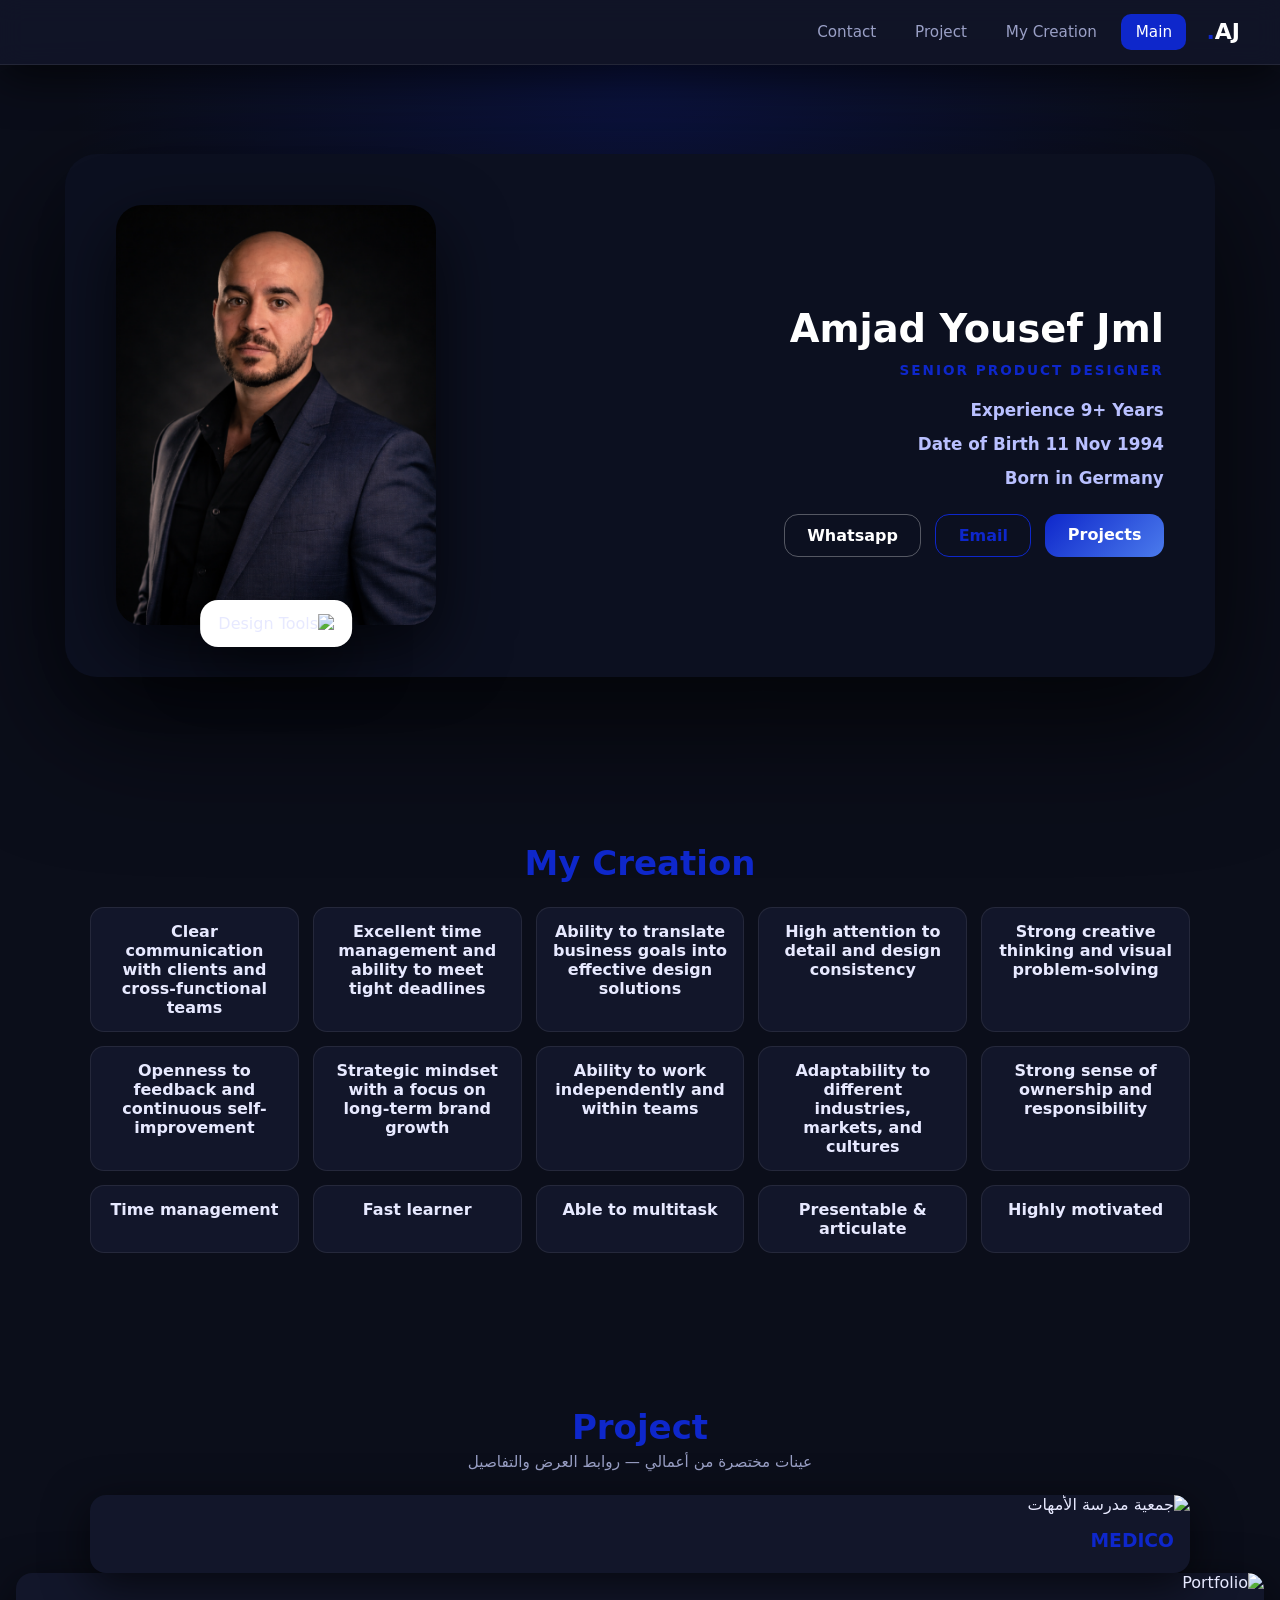
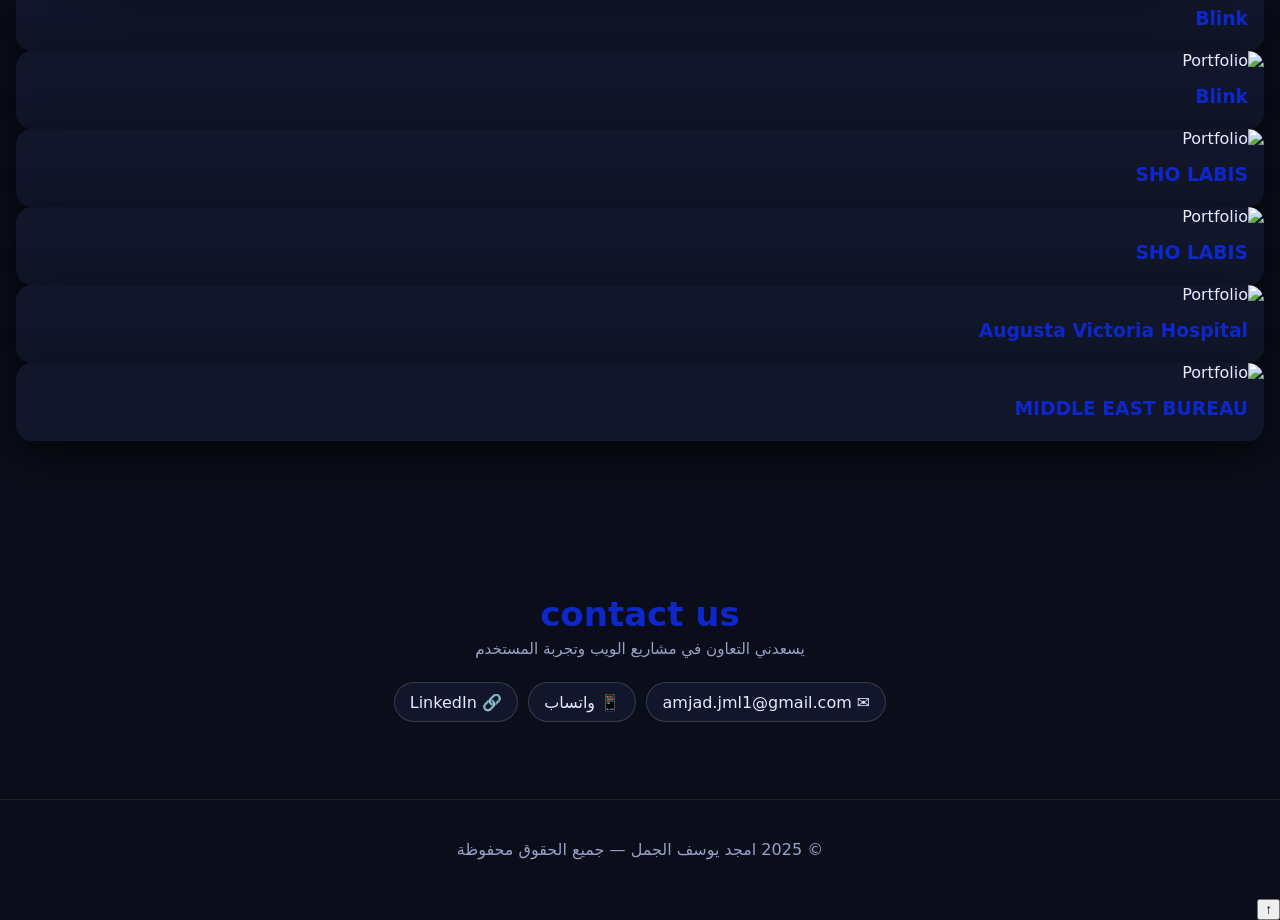
==== index.html @ b5c99700 "Add files via upload" ====
<!DOCTYPE html>
<html lang="ar" dir="rtl">
<head>
  <meta charset="UTF-8" />
  <meta name="viewport" content="width=device-width, initial-scale=1" />
  <title>Amjad Yousef Jml</title>
<link rel="stylesheet" href="mainpage.css">
</head>

<body>
  <!-- ===== Navbar ===== -->
  <header class="navbar">
    <a href="#hero" class="brand">AJ<span>.</span></a>
    <nav class="nav">
      <a href="#about" class="active">Main</a>
      <a href="#skills">My Creation</a>
      <a href="#projects">Project</a>
      <a href="#contact">Contact</a>
    </nav>
  </header>

 <section id="hero" class="hero">
  <div class="hero-card">

    <!-- ===== Hero Info ===== -->
    <div class="hero-info">
      <h1>Amjad Yousef Jml</h1>
      <h1 class="subtitle">Senior Product Designer</h1>

      <h2><strong>Experience 9+ Years</strong></h2>
      <h2><strong>Date of Birth 11 Nov 1994</strong></h2>
      <h2><strong>Born in Germany</strong></h2>

      <div class="hero-actions">
        <a href="#projects" class="btn primary">Projects</a>
        <a href="mailto:amjad.jml@gmail.com" class="btn outline">Email</a>
        <a href="https://wa.me/970598432696" class="btn ghost" target="_blank">Whatsapp</a>
      </div>
    </div>

    <!-- ===== Hero Media ===== -->
    <div class="hero-media">

      <!-- Main Image -->
      <div class="img-wrap">
        <img src="Frame 1.png" alt="Amjad Profile">
      </div>

      <!-- Tools / Skills Image -->
      <div class="img1-wrap">
        <img src="1234.png" alt="Design Tools">
      </div>

    </div>

  </div>
</section>

  <span id="about" class="anchor"></span>

  <!-- ===== Skills ===== -->
  <section id="skills" class="section">
    <div class="section-head">
      <h2>My Creation</h2>
    </div>

 <div class="skills-grid">
  <div class="skill"><span>Strong creative thinking and visual problem-solving</span></div>
  <div class="skill"><span>High attention to detail and design consistency</span></div>
  <div class="skill"><span>Ability to translate business goals into effective design solutions</span></div>
  <div class="skill"><span>Excellent time management and ability to meet tight deadlines</span></div>
  <div class="skill"><span>Clear communication with clients and cross-functional teams</span></div>
  <div class="skill"><span>Strong sense of ownership and responsibility</span></div>
  <div class="skill"><span>Adaptability to different industries, markets, and cultures</span></div>
  <div class="skill"><span>Ability to work independently and within teams</span></div>
  <div class="skill"><span>Strategic mindset with a focus on long-term brand growth</span></div>
  <div class="skill"><span>Openness to feedback and continuous self-improvement</span></div>
  <div class="skill"><span>Highly motivated</span></div>
  <div class="skill"><span>Presentable & articulate</span></div>
  <div class="skill"><span>Able to multitask</span></div>
  <div class="skill"><span>Fast learner</span></div>
  <div class="skill"><span>Time management</span></div>
</div>

  </section>

  <!-- ===== Projects ===== -->
  <section id="projects" class="section">
    <div class="section-head">
      <h2>Project</h2>
      <p>عينات مختصرة من أعمالي — روابط العرض والتفاصيل</p>
    </div>

    <div class="cards">
      <article class="card">
        <div class="media"><img src="portfolio-02.jpg" alt="جمعية مدرسة الأمهات" /></div>
        <div class="body">
          <h3>MEDICO</h3>
          </div>
        </div>
      </article>

      <article class="card">
        <div class="media"><img src="portfolio-03.jpg" alt="Portfolio" /></div>
        <div class="body">
          <h3>Blink</h3>
        </div>
      </article>
  <article class="card">
        <div class="media"><img src="portfolio-04.jpg" alt="Portfolio" /></div>
        <div class="body">
          <h3>Blink</h3>
        </div>
      </article>
  <article class="card">
        <div class="media"><img src="portfolio-05.jpg" alt="Portfolio" /></div>
        <div class="body">
          <h3>SHO LABIS</h3>
        </div>
      </article>
  <article class="card">
        <div class="media"><img src="portfolio-06.jpg" alt="Portfolio" /></div>
        <div class="body">
          <h3>SHO LABIS</h3>
        </div>
      </article>
      <article class="card">
        <div class="media"><img src="portfolio-07.jpg" alt="Portfolio" /></div>
        <div class="body">
          <h3>Augusta Victoria Hospital</h3>
        </div>
      </article>
      <article class="card">
        <div class="media"><img src="portfolio-08.jpg" alt="Portfolio" /></div>
        <div class="body">
          <h3>MIDDLE EAST BUREAU</h3>
        </div>
      </article>

 
    </div>
  </section>

  <section id="contact" class="section">
    <div class="section-head">
      <h2>contact us</h2>
      <p>يسعدني التعاون في مشاريع الويب وتجربة المستخدم</p>
    </div>

    <div class="contact">
      <a class="chip" href="mailto:amjad.jml1@gmail.com">✉️ amjad.jml1@gmail.com</a>
      <a class="chip" href="https://wa.me/970598432696" target="_blank">📱 واتساب</a>
      <a class="chip" href="https://www.linkedin.com/in/amjadjml/" target="_blank">🔗 LinkedIn</a>
    </div>
  </section>

  <footer class="footer">
    <p>© 2025 امجد يوسف الجمل — جميع الحقوق محفوظة</p>
  </footer>

  <button id="toTop" aria-label="العودة للأعلى">↑</button>
</body>
</html>
---- mainpage.css ----
/* =====================
   ROOT (DARK THEME + BRAND)
===================== */
:root {
  --bg: #0b0e1a;
  --panel: #12162a;
  --text: #e7e9ff;
  --muted: #9aa0c6;

  --brand: #0e27cb;        /* اللون الجديد */
  --brand2: #0e27cb;
  --brand-dark: #0a1ea0;

  --shadow: 0 12px 45px rgba(0,0,0,0.65);
}

/* =====================
   GENERAL
===================== */
* {
  box-sizing: border-box;
}

body {
  margin: 0;
  font-family: "Tajawal", system-ui, sans-serif;
  color: var(--text);
  background: var(--bg);
  scroll-behavior: smooth;
}

.section {
  padding: clamp(40px, 6vw, 80px) 16px;
}

.section-head {
  text-align: center;
  margin-bottom: 24px;
}

.section-head h2 {
  margin: 0 0 6px;
  font-size: clamp(22px, 3vw, 34px);
  color: var(--brand2);
}

.section-head p {
  margin: 0;
  color: var(--muted);
  font-size: 0.95rem;
}

/* =====================
   NAVBAR
===================== */
.navbar {
  position: sticky;
  top: 0;
  z-index: 50;
  display: flex;
  align-items: center;
  gap: 20px;
  padding: 14px 40px;
  background: rgba(18,22,42,0.85);
  backdrop-filter: blur(12px);
  border-bottom: 1px solid rgba(255,255,255,0.08);
  box-shadow: var(--shadow);
}

.brand {
  font-size: 22px;
  font-weight: 900;
  color: #ffffff;
  text-decoration: none;
}

.brand span {
  color: var(--brand);
}

.nav {
  display: flex;
  gap: 10px;
}

.nav a {
  color: var(--muted);
  text-decoration: none;
  padding: .55rem .9rem;
  border-radius: 10px;
  font-size: 0.95rem;
  transition: 0.25s;
}

.nav a:hover {
  background: rgba(14,39,203,0.18);
  color: #ffffff;
}

.nav a.active {
  background: linear-gradient(90deg, var(--brand), var(--brand2));
  color: #ffffff;
}

#downloadCV {
  margin-inline-start: auto;
  padding: .55rem 1rem;
  border-radius: 12px;
  border: 1px solid rgba(255,255,255,0.25);
  background: transparent;
  color: #ffffff;
  font-weight: 600;
  cursor: pointer;
  transition: 0.25s;
}

#downloadCV:hover {
  background: linear-gradient(90deg, var(--brand), var(--brand2));
  border-color: transparent;
  color: #ffffff;
}

.hero {
  display: flex;
  justify-content: center;
  padding: clamp(50px, 7vw, 100px) 20px;
  background: radial-gradient(
    circle at top,
    rgba(14,39,203,0.22),
    transparent 60%
  );
}

.hero-card {
  display: flex;
  align-items: center;
  justify-content: space-between;
  gap: clamp(24px, 4vw, 48px);
  background: #0c1020;
  border-radius: 32px;
  padding: clamp(28px, 4vw, 52px);
  max-width: 1150px;
  width: 100%;
  box-shadow: 0 45px 130px rgba(0,0,0,0.75);
}

/* ===== Text ===== */
.hero-info {
  flex: 1;
}

.hero-info h1 {
  font-size: clamp(2rem, 3vw, 2.8rem);
  color: #fff;
  margin-bottom: 10px;
}

.hero-info .subtitle {
  font-size: 0.85rem;
  text-transform: uppercase;
  letter-spacing: 2px;
  color: #0e27cb;
  margin-bottom: 22px;
}

.hero-info h2 {
  font-size: 1.05rem;
  font-weight: 500;
  color: #b9c0ff;
  margin-bottom: 10px;
}

/* ===== Buttons ===== */
.hero-actions {
  margin-top: 26px;
  display: flex;
  gap: 14px;
  flex-wrap: wrap;
}

.btn {
  border-radius: 14px;
  padding: 0.7rem 1.4rem;
  font-weight: 600;
  transition: 0.3s;
  text-decoration: none;
}

.btn.primary {
  background: linear-gradient(135deg, #0e27cb, #4b7bec);
  color: #fff;
}

.btn.outline {
  border: 1px solid #0e27cb;
  color: #0e27cb;
}

.btn.ghost {
  border: 1px solid rgba(255,255,255,0.3);
  color: #fff;
}

.btn:hover {
  transform: translateY(-2px);
  box-shadow: 0 12px 35px rgba(0,0,0,0.45);
}

/* ===== Media ===== */
.hero-media {
  position: relative;
  width: 320px;
}

/* Main Image */
.img-wrap {
  border-radius: 26px;
  overflow: hidden;
  box-shadow: 0 25px 70px rgba(0,0,0,0.7);
}

.img-wrap img {
  width: 100%;
  height: 420px;
  object-fit: cover;
  display: block;
}

/* Overlay Image (Tools) */
.img1-wrap {
  position: absolute;
  bottom: -22px;
  left: 50%;
  transform: translateX(-50%);
  background: #ffffff;
  padding: 14px 18px;
  border-radius: 18px;
  box-shadow: 0 18px 55px rgba(0,0,0,0.55);
  max-width: 280px;
}

.img1-wrap img {
  width: 100%;
  height: auto;
  display: block;
}

/* ===== Responsive ===== */
@media (max-width: 900px) {
  .hero-card {
    flex-direction: column-reverse;
    text-align: center;
  }

  .hero-media {
    width: 100%;
    max-width: 360px;
  }

  .img1-wrap {
    position: static;
    transform: none;
    margin-top: 18px;
  }
}

/* =====================
   SKILLS
===================== */
.skills-grid {
  width: min(1100px, 92%);
  margin-inline: auto;
  display: grid;
  gap: 14px;
  grid-template-columns: repeat(auto-fit, minmax(180px, 1fr));
}

.skill {
  background: var(--panel);
  border: 1px solid rgba(255,255,255,0.08);
  padding: 14px 16px;
  border-radius: 14px;
  text-align: center;
  font-weight: 700;
  transition: 0.3s;
}

.skill:hover {
  background: linear-gradient(90deg, var(--brand), var(--brand2));
  color: #ffffff;
}

/* =====================
   CARDS / PROJECTS
===================== */
.cards {
  display: grid;
  gap: 18px;
  grid-template-columns: repeat(auto-fit, minmax(260px, 1fr));
  width: min(1100px, 92%);
  margin-inline: auto;
}

.card {
  background: var(--panel);
  border-radius: 16px;
  box-shadow: var(--shadow);
  overflow: hidden;
  transition: 0.3s;
}

.card:hover {
  transform: translateY(-6px);
}

.card img {
  width: 100%;
  display: block;
}

.body {
  padding: 16px;
}

.body h3 {
  margin: 0 0 6px;
  color: var(--brand2);
}

.body p {
  margin: 0;
  color: var(--muted);
}

/* =====================
   CONTACT
===================== */
.contact {
  display: flex;
  justify-content: center;
  flex-wrap: wrap;
  gap: 10px;
  margin-top: 20px;
}

.chip {
  text-decoration: none;
  background: var(--panel);
  border: 1px solid rgba(255,255,255,0.15);
  border-radius: 999px;
  padding: .6rem .95rem;
  color: var(--text);
  transition: 0.3s;
}

.chip:hover {
  background: linear-gradient(90deg, var(--brand), var(--brand2));
  color: #ffffff;
}

/* =====================
   FOOTER
===================== */
.footer {
  text-align: center;
  padding: 24px;
  color: var(--muted);
  border-top: 1px solid rgba(255,255,255,0.08);
}

/* =====================
   RESPONSIVE
===================== */
@media (max-width: 768px) {
  .navbar {
    flex-wrap: wrap;
    padding: 12px 20px;
  }

  .hero-card {
    flex-direction: column-reverse;
    text-align: center;
  }

  .hero-actions {
    justify-content: center;
  }

  .img-wrap {
    width: 220px;
  }

  .img-wrap img {
    height: 300px;
  }
}
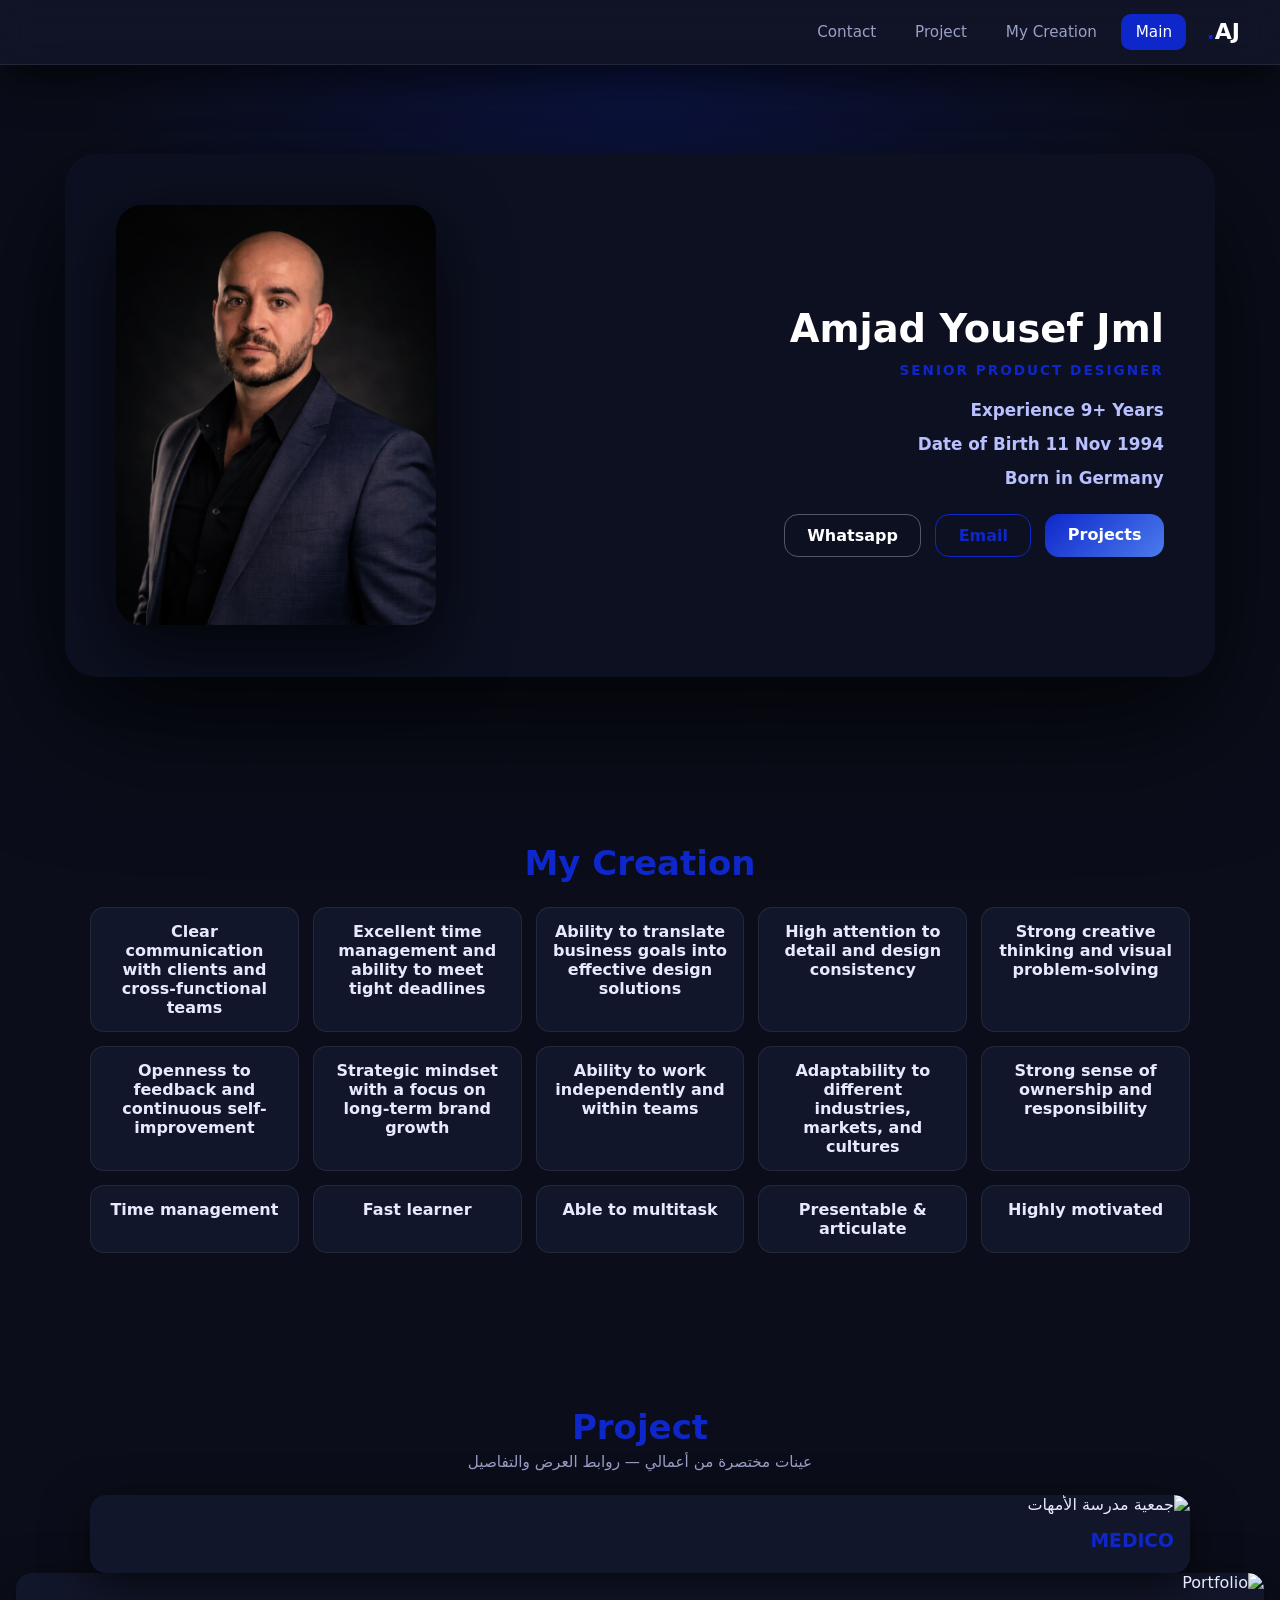
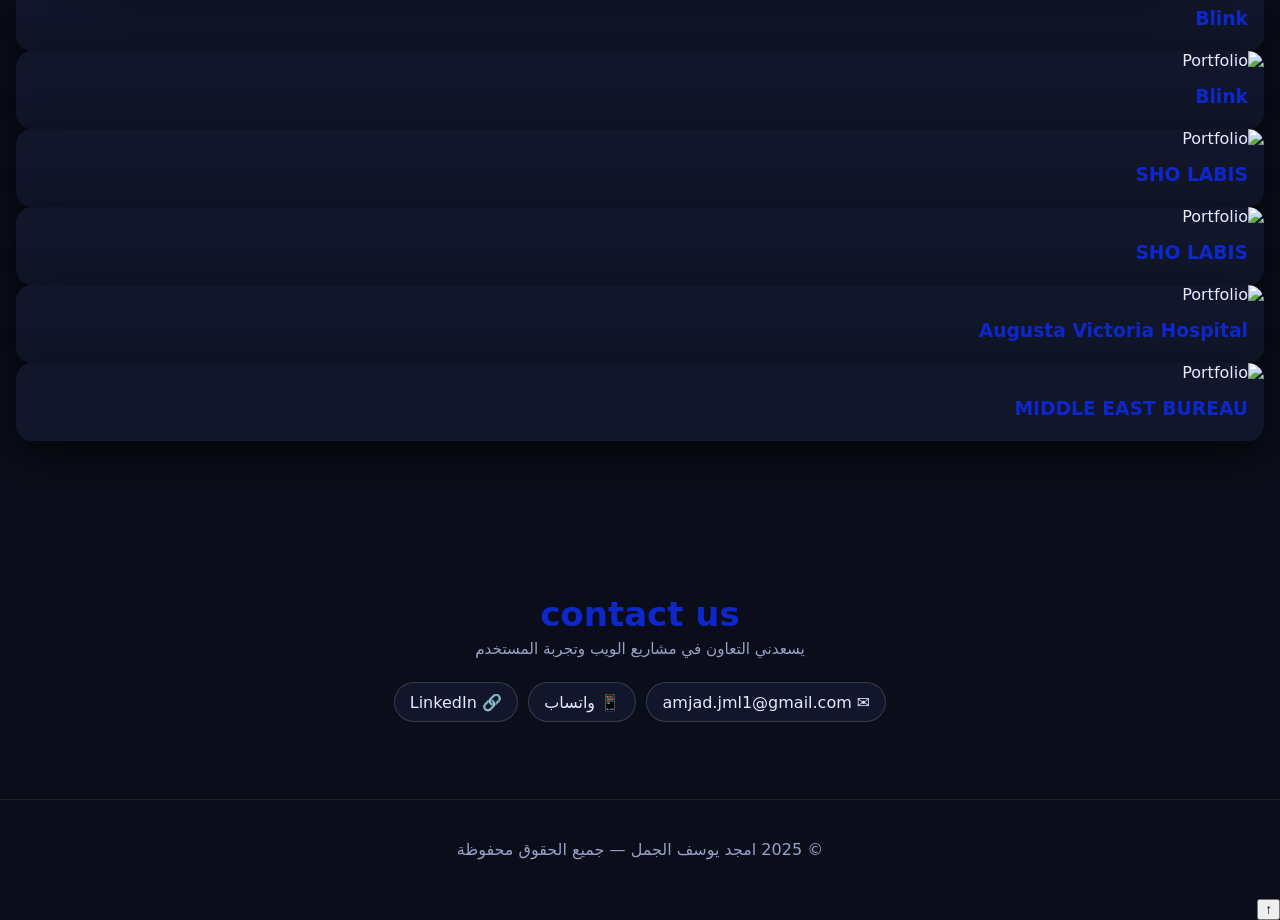
==== commit 5006a1d9: "Fix HTML formatting issues" ====
--- a/index.html
+++ b/index.html
@@ -44,11 +44,6 @@
       <!-- Main Image -->
       <div class="img-wrap">
         <img src="Frame 1.png" alt="Amjad Profile">
-      </div>
-
-      <!-- Tools / Skills Image -->
-      <div class="img1-wrap">
-        <img src="1234.png" alt="Design Tools">
       </div>
 
     </div>
@@ -161,3 +156,4 @@
   <button id="toTop" aria-label="العودة للأعلى">↑</button>
 </body>
 </html>
+
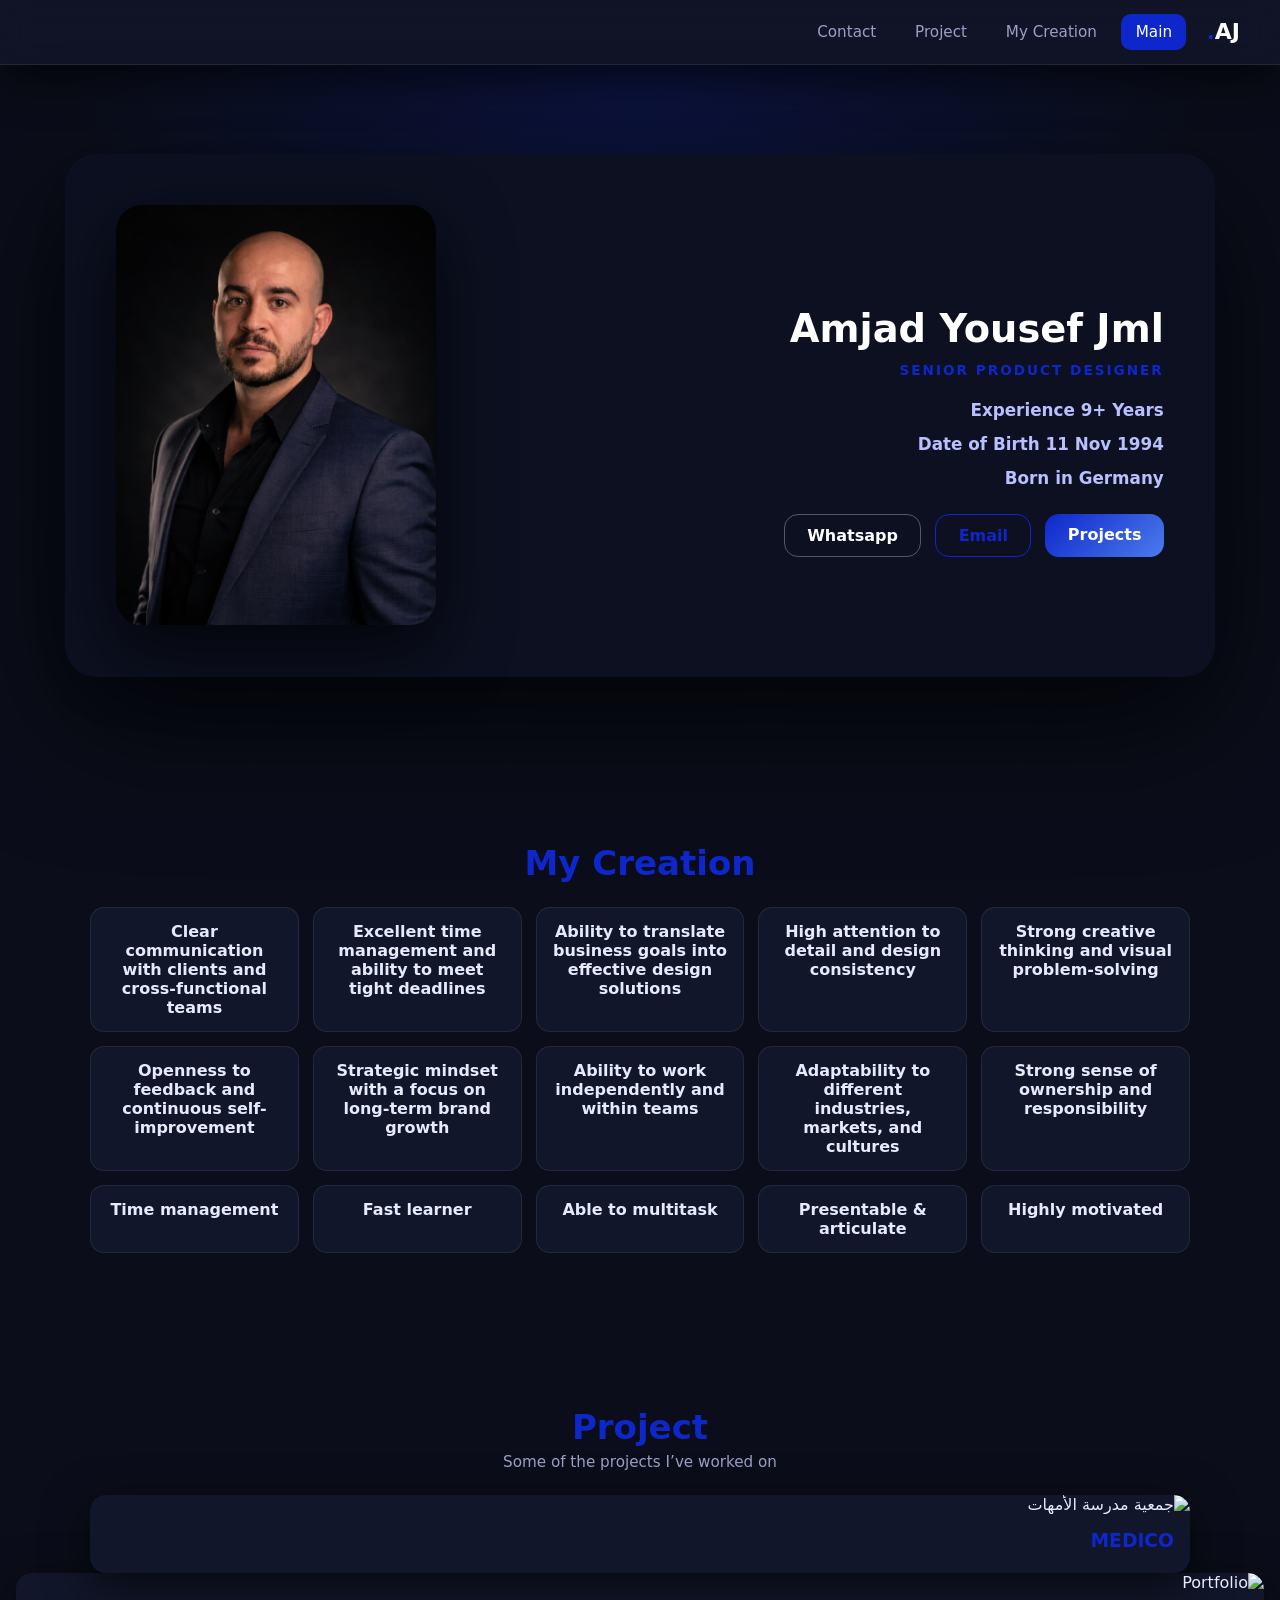
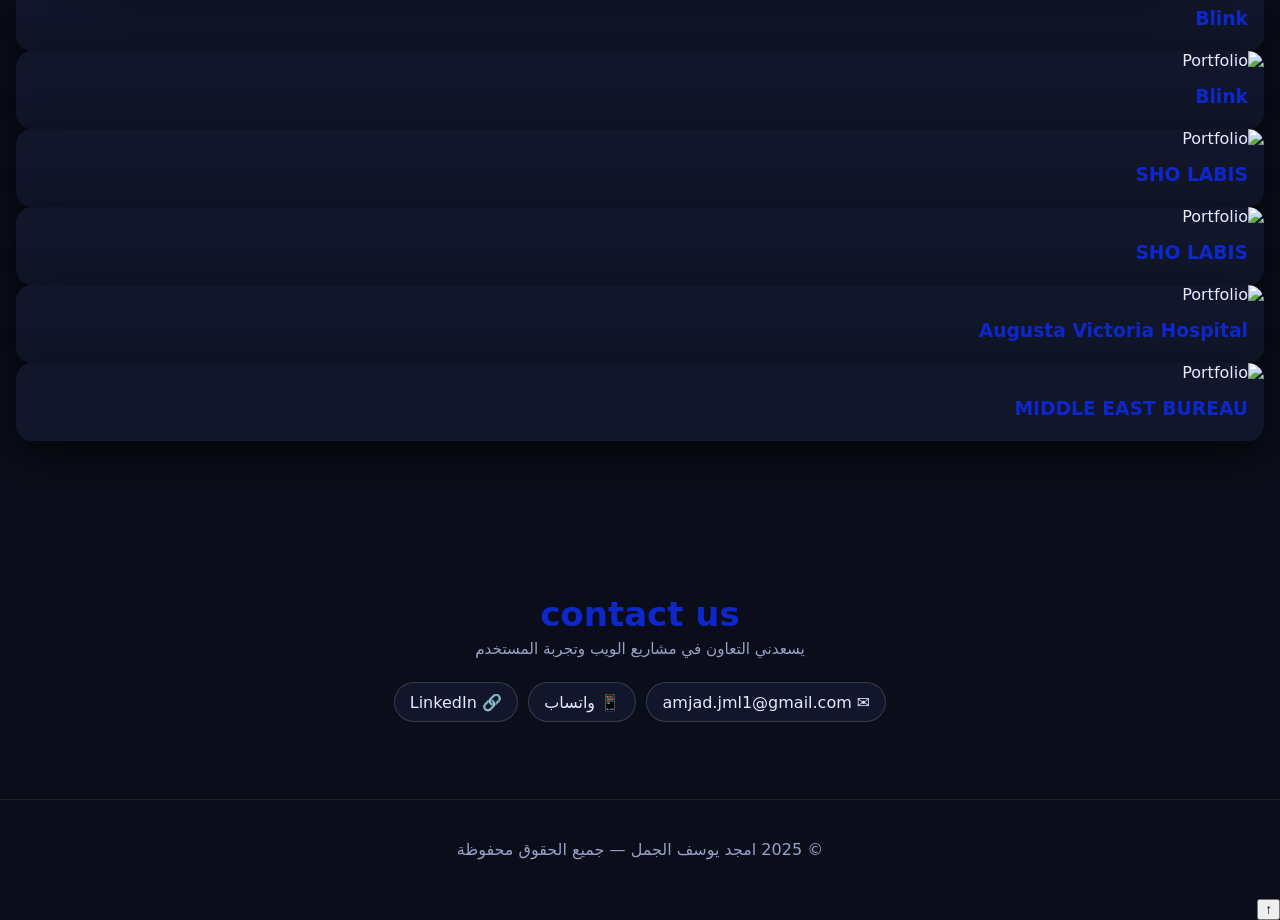
==== commit c692e179: "Update index.html" ====
--- a/index.html
+++ b/index.html
@@ -34,7 +34,7 @@
       <div class="hero-actions">
         <a href="#projects" class="btn primary">Projects</a>
         <a href="mailto:amjad.jml@gmail.com" class="btn outline">Email</a>
-        <a href="https://wa.me/970598432696" class="btn ghost" target="_blank">Whatsapp</a>
+        <a href="https://wa.me/972598432696" class="btn ghost" target="_blank">Whatsapp</a>
       </div>
     </div>
 
@@ -83,7 +83,7 @@
   <section id="projects" class="section">
     <div class="section-head">
       <h2>Project</h2>
-      <p>عينات مختصرة من أعمالي — روابط العرض والتفاصيل</p>
+      <p>Some of the projects I’ve worked on</p>
     </div>
 
     <div class="cards">
@@ -144,7 +144,7 @@
 
     <div class="contact">
       <a class="chip" href="mailto:amjad.jml1@gmail.com">✉️ amjad.jml1@gmail.com</a>
-      <a class="chip" href="https://wa.me/970598432696" target="_blank">📱 واتساب</a>
+      <a class="chip" href="https://wa.me/972598432696" target="_blank">📱 واتساب</a>
       <a class="chip" href="https://www.linkedin.com/in/amjadjml/" target="_blank">🔗 LinkedIn</a>
     </div>
   </section>
@@ -157,3 +157,5 @@
 </body>
 </html>
 
+
+
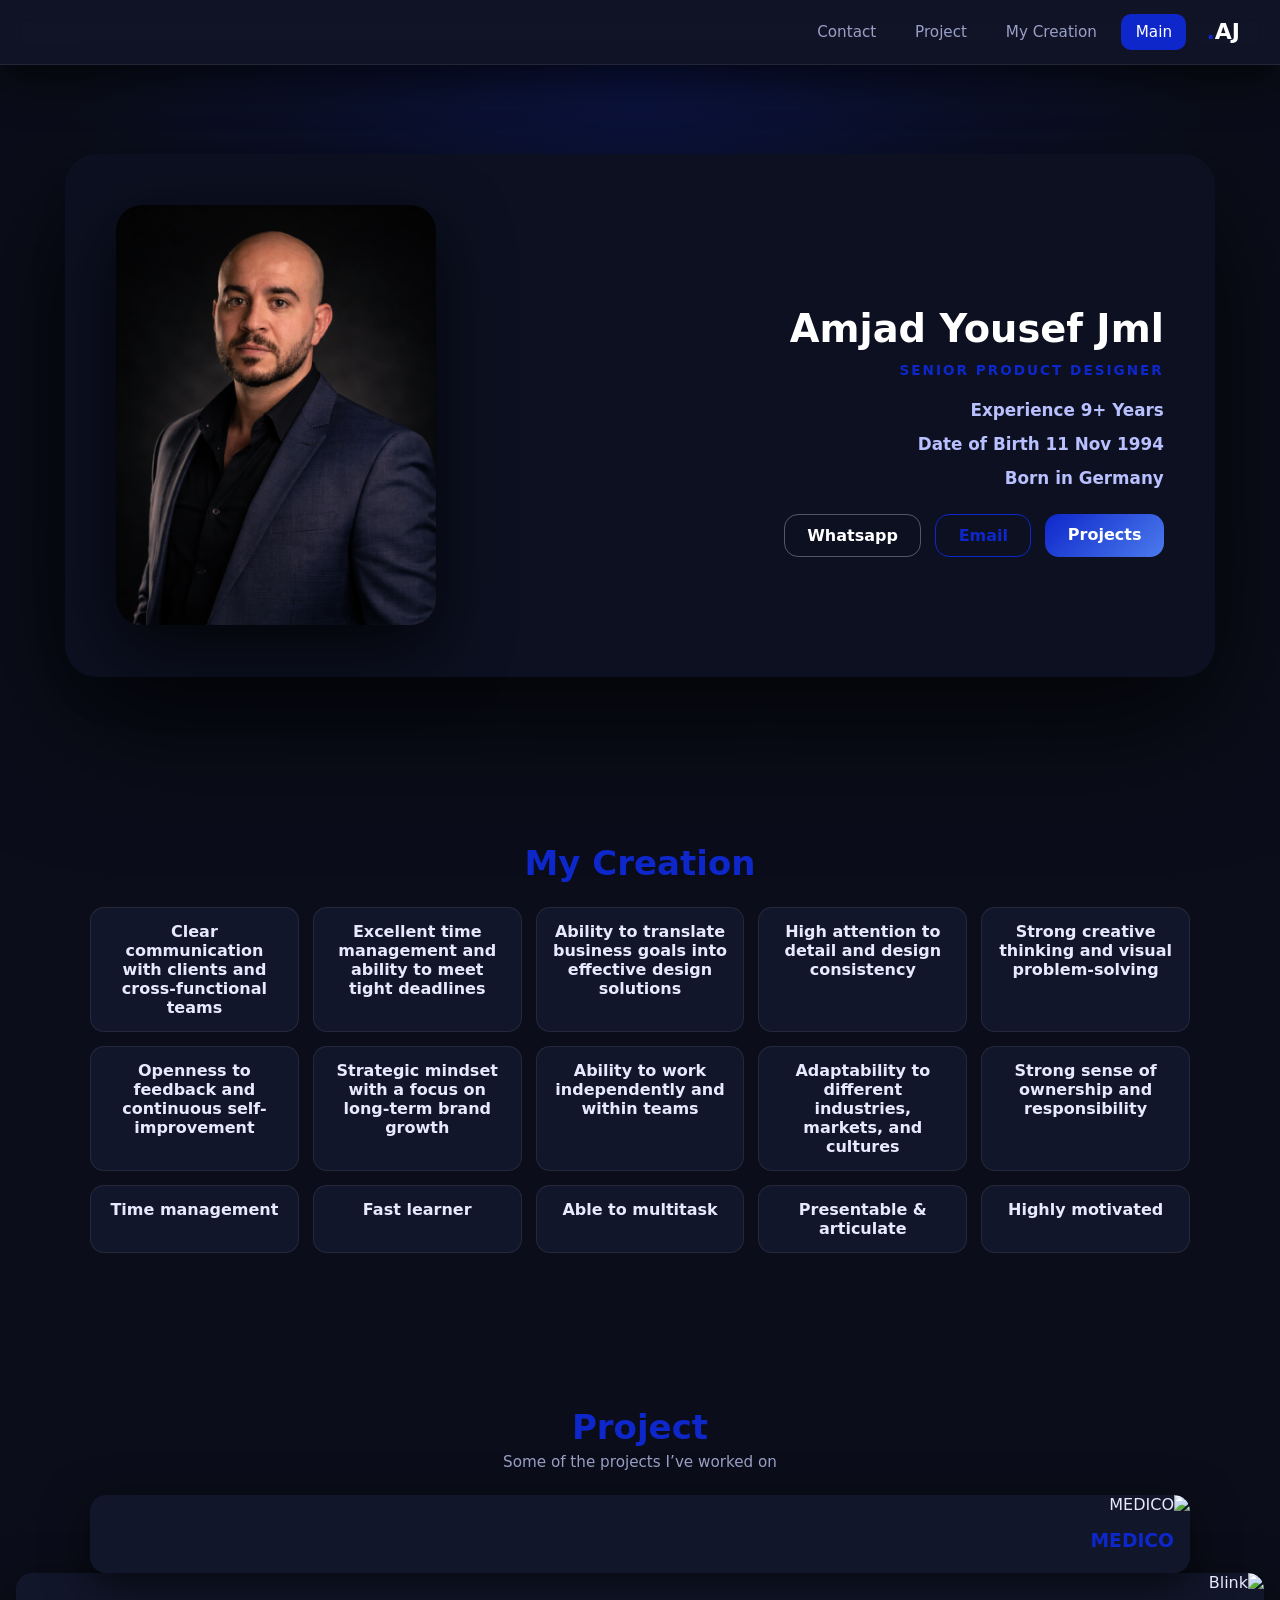
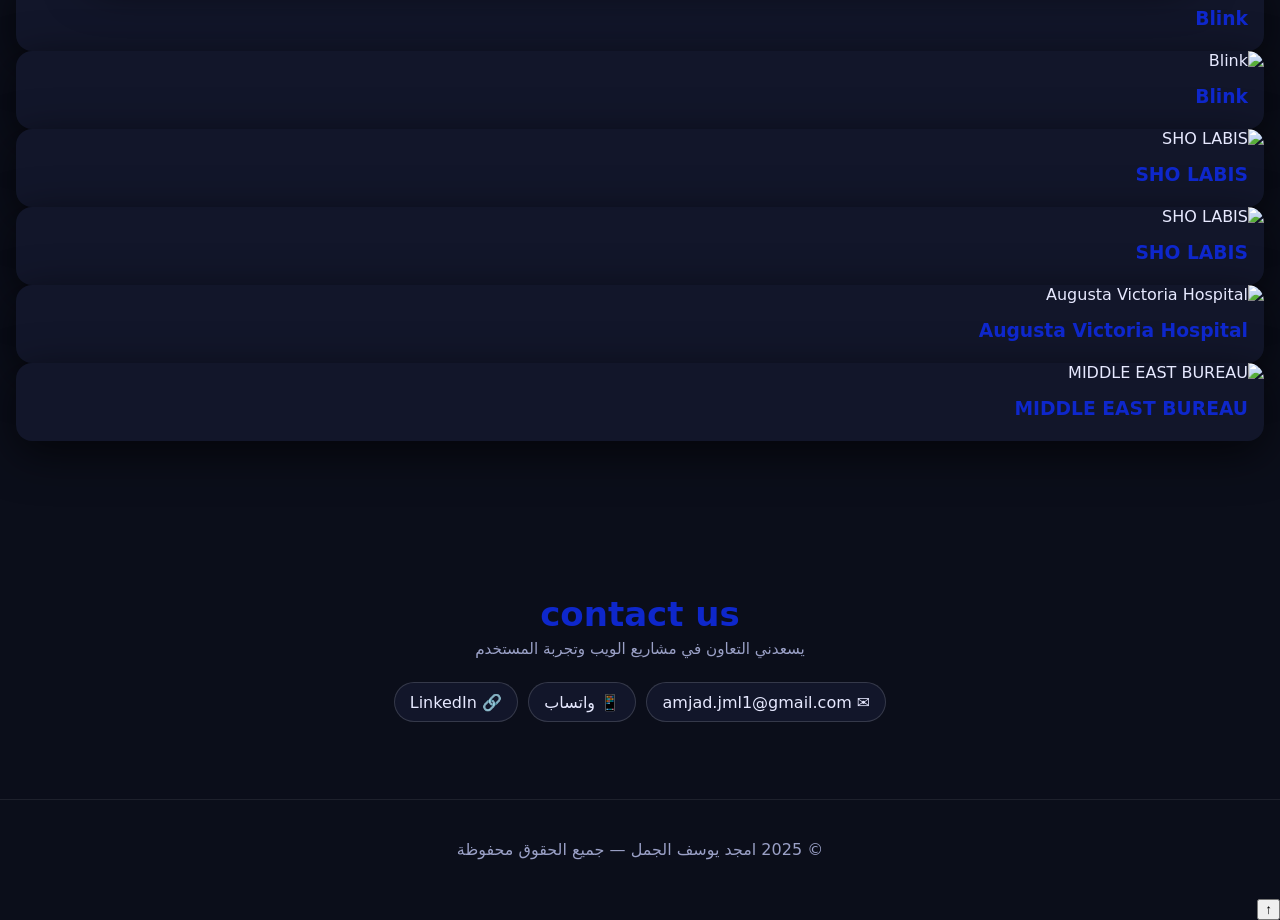
==== commit 9f2bdfde: "Update index.html" ====
--- a/index.html
+++ b/index.html
@@ -88,7 +88,7 @@
 
     <div class="cards">
       <article class="card">
-        <div class="media"><img src="portfolio-02.jpg" alt="جمعية مدرسة الأمهات" /></div>
+        <div class="media"><img src="portfolio-02.jpg" alt="MEDICO" /></div>
         <div class="body">
           <h3>MEDICO</h3>
           </div>
@@ -96,37 +96,37 @@
       </article>
 
       <article class="card">
-        <div class="media"><img src="portfolio-03.jpg" alt="Portfolio" /></div>
+        <div class="media"><img src="portfolio-03.jpg" alt="Blink" /></div>
         <div class="body">
           <h3>Blink</h3>
         </div>
       </article>
   <article class="card">
-        <div class="media"><img src="portfolio-04.jpg" alt="Portfolio" /></div>
+        <div class="media"><img src="portfolio-04.jpg" alt="Blink" /></div>
         <div class="body">
           <h3>Blink</h3>
         </div>
       </article>
   <article class="card">
-        <div class="media"><img src="portfolio-05.jpg" alt="Portfolio" /></div>
+        <div class="media"><img src="portfolio-05.jpg" alt="SHO LABIS" /></div>
         <div class="body">
           <h3>SHO LABIS</h3>
         </div>
       </article>
   <article class="card">
-        <div class="media"><img src="portfolio-06.jpg" alt="Portfolio" /></div>
+        <div class="media"><img src="portfolio-06.jpg" alt="SHO LABIS" /></div>
         <div class="body">
           <h3>SHO LABIS</h3>
         </div>
       </article>
       <article class="card">
-        <div class="media"><img src="portfolio-07.jpg" alt="Portfolio" /></div>
+        <div class="media"><img src="portfolio-07.jpg" alt="Augusta Victoria Hospital" /></div>
         <div class="body">
           <h3>Augusta Victoria Hospital</h3>
         </div>
       </article>
       <article class="card">
-        <div class="media"><img src="portfolio-08.jpg" alt="Portfolio" /></div>
+        <div class="media"><img src="portfolio-08.jpg" alt="MIDDLE EAST BUREAU" /></div>
         <div class="body">
           <h3>MIDDLE EAST BUREAU</h3>
         </div>
@@ -159,3 +159,4 @@
 
 
 
+
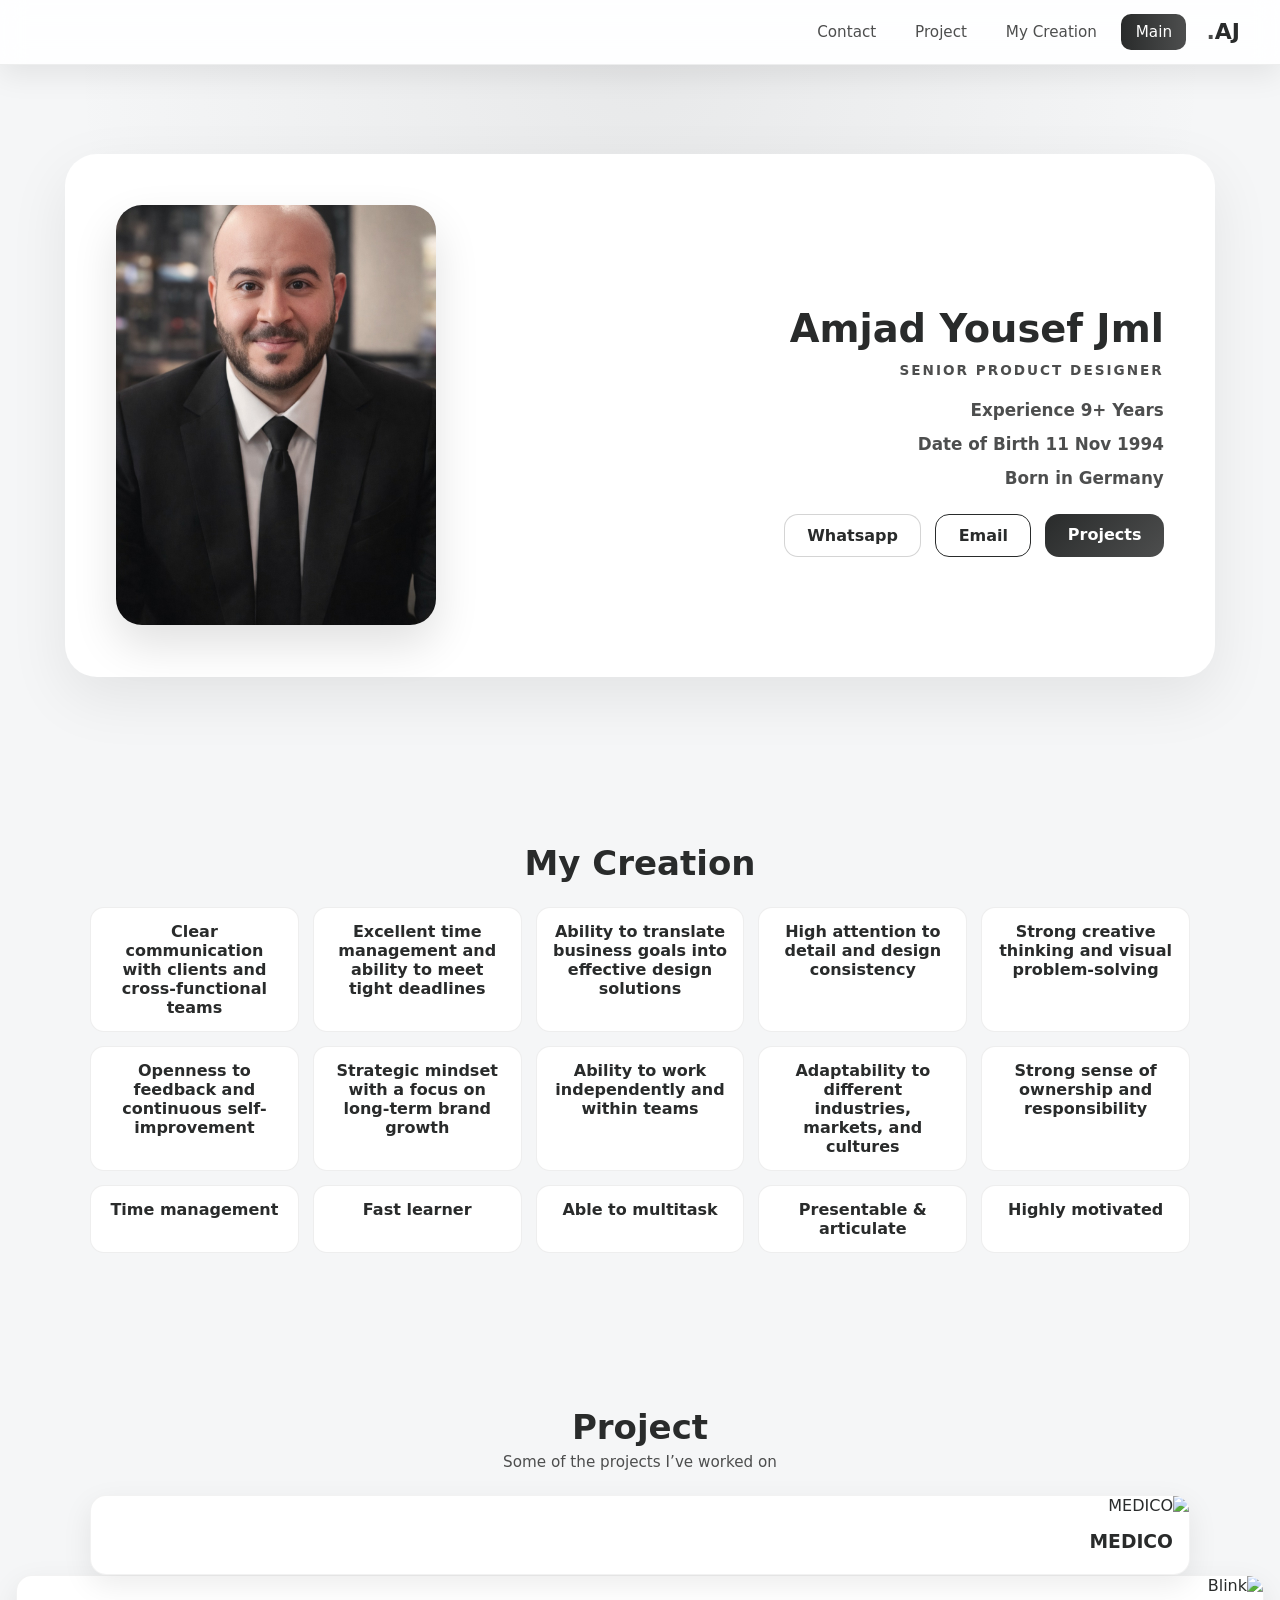
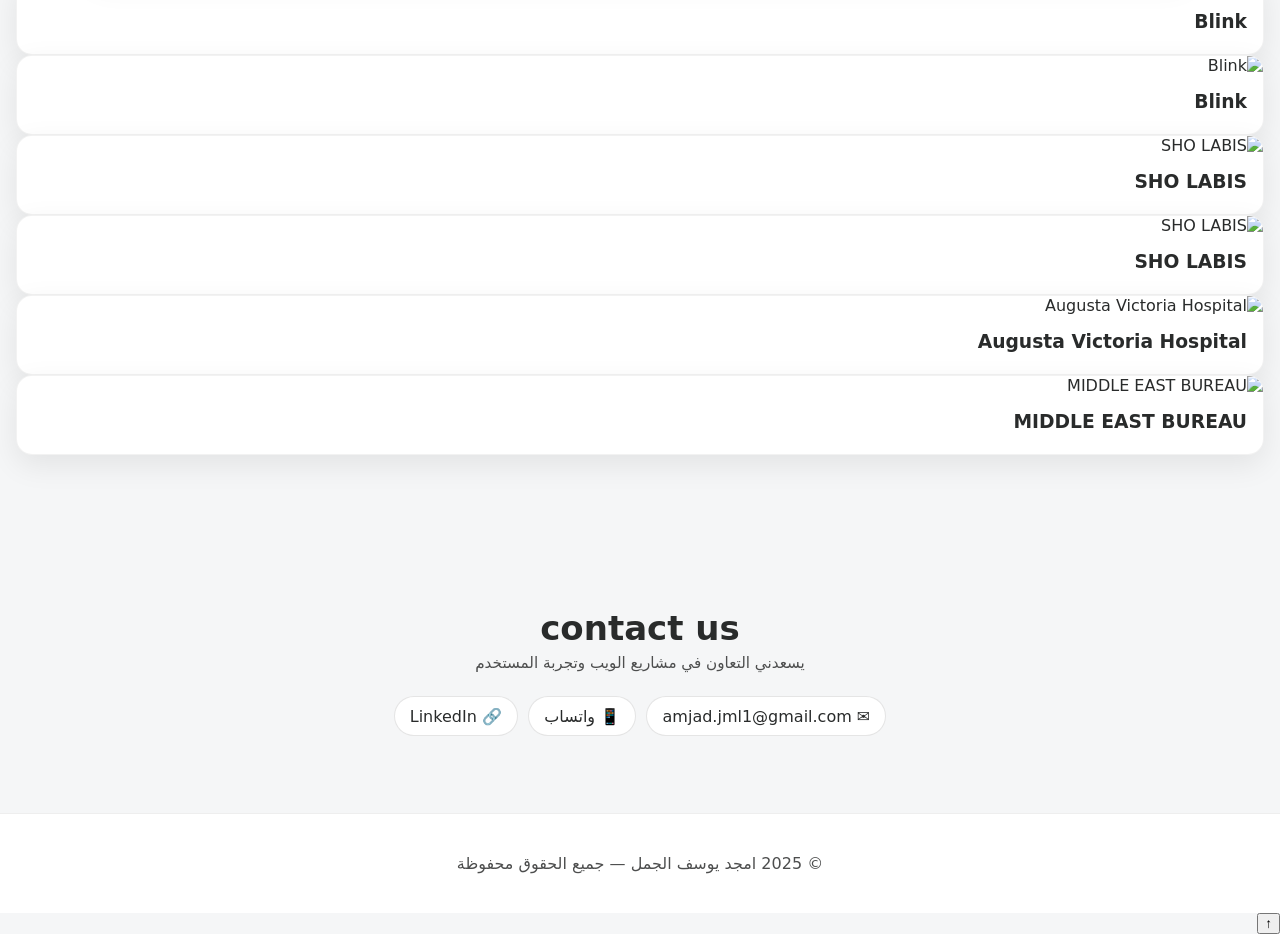
==== commit 63d0fc26: "Update index.html" ====
--- a/index.html
+++ b/index.html
@@ -43,7 +43,7 @@
 
       <!-- Main Image -->
       <div class="img-wrap">
-        <img src="Frame 1.png" alt="Amjad Profile">
+        <img src="new.jpeg" alt="Amjad Profile">
       </div>
 
     </div>
--- a/mainpage.css
+++ b/mainpage.css
@@ -1,17 +1,17 @@
 /* =====================
-   ROOT (DARK THEME + BRAND)
+   ROOT (LIGHT THEME + BRAND)
 ===================== */
 :root {
-  --bg: #0b0e1a;
-  --panel: #12162a;
-  --text: #e7e9ff;
-  --muted: #9aa0c6;
-
-  --brand: #0e27cb;        /* اللون الجديد */
-  --brand2: #0e27cb;
-  --brand-dark: #0a1ea0;
-
-  --shadow: 0 12px 45px rgba(0,0,0,0.65);
+  --bg: #f5f6f7;
+  --panel: #ffffff;
+  --text: #292b2b;
+  --muted: #4d4e4e;
+
+  --brand: #292b2b;       
+  --brand2: #4d4e4e;
+  --brand-dark: #1f2121;
+
+  --shadow: 0 10px 30px rgba(0, 0, 0, 0.08);
 }
 
 /* =====================
@@ -41,7 +41,7 @@
 .section-head h2 {
   margin: 0 0 6px;
   font-size: clamp(22px, 3vw, 34px);
-  color: var(--brand2);
+  color: var(--brand);
 }
 
 .section-head p {
@@ -61,21 +61,21 @@
   align-items: center;
   gap: 20px;
   padding: 14px 40px;
-  background: rgba(18,22,42,0.85);
+  background: rgba(255, 255, 255, 0.9);
   backdrop-filter: blur(12px);
-  border-bottom: 1px solid rgba(255,255,255,0.08);
+  border-bottom: 1px solid rgba(41, 43, 43, 0.08);
   box-shadow: var(--shadow);
 }
 
 .brand {
   font-size: 22px;
   font-weight: 900;
-  color: #ffffff;
+  color: var(--text);
   text-decoration: none;
 }
 
 .brand span {
-  color: var(--brand);
+  color: var(--brand2);
 }
 
 .nav {
@@ -93,8 +93,8 @@
 }
 
 .nav a:hover {
-  background: rgba(14,39,203,0.18);
-  color: #ffffff;
+  background: rgba(77, 78, 78, 0.1);
+  color: var(--text);
 }
 
 .nav a.active {
@@ -106,9 +106,9 @@
   margin-inline-start: auto;
   padding: .55rem 1rem;
   border-radius: 12px;
-  border: 1px solid rgba(255,255,255,0.25);
-  background: transparent;
-  color: #ffffff;
+  border: 1px solid rgba(41, 43, 43, 0.18);
+  background: #ffffff;
+  color: var(--text);
   font-weight: 600;
   cursor: pointer;
   transition: 0.25s;
@@ -120,13 +120,16 @@
   color: #ffffff;
 }
 
+/* =====================
+   HERO
+===================== */
 .hero {
   display: flex;
   justify-content: center;
   padding: clamp(50px, 7vw, 100px) 20px;
   background: radial-gradient(
     circle at top,
-    rgba(14,39,203,0.22),
+    rgba(77, 78, 78, 0.08),
     transparent 60%
   );
 }
@@ -136,12 +139,12 @@
   align-items: center;
   justify-content: space-between;
   gap: clamp(24px, 4vw, 48px);
-  background: #0c1020;
+  background: #ffffff;
   border-radius: 32px;
   padding: clamp(28px, 4vw, 52px);
   max-width: 1150px;
   width: 100%;
-  box-shadow: 0 45px 130px rgba(0,0,0,0.75);
+  box-shadow: 0 20px 60px rgba(0, 0, 0, 0.08);
 }
 
 /* ===== Text ===== */
@@ -151,7 +154,7 @@
 
 .hero-info h1 {
   font-size: clamp(2rem, 3vw, 2.8rem);
-  color: #fff;
+  color: var(--text);
   margin-bottom: 10px;
 }
 
@@ -159,14 +162,14 @@
   font-size: 0.85rem;
   text-transform: uppercase;
   letter-spacing: 2px;
-  color: #0e27cb;
+  color: var(--brand2);
   margin-bottom: 22px;
 }
 
 .hero-info h2 {
   font-size: 1.05rem;
   font-weight: 500;
-  color: #b9c0ff;
+  color: var(--muted);
   margin-bottom: 10px;
 }
 
@@ -187,23 +190,25 @@
 }
 
 .btn.primary {
-  background: linear-gradient(135deg, #0e27cb, #4b7bec);
+  background: linear-gradient(135deg, var(--brand), var(--brand2));
   color: #fff;
 }
 
 .btn.outline {
-  border: 1px solid #0e27cb;
-  color: #0e27cb;
+  border: 1px solid var(--brand);
+  color: var(--brand);
+  background: #fff;
 }
 
 .btn.ghost {
-  border: 1px solid rgba(255,255,255,0.3);
-  color: #fff;
+  border: 1px solid rgba(41, 43, 43, 0.2);
+  color: var(--text);
+  background: #fff;
 }
 
 .btn:hover {
   transform: translateY(-2px);
-  box-shadow: 0 12px 35px rgba(0,0,0,0.45);
+  box-shadow: 0 12px 35px rgba(0,0,0,0.12);
 }
 
 /* ===== Media ===== */
@@ -212,11 +217,10 @@
   width: 320px;
 }
 
-/* Main Image */
 .img-wrap {
   border-radius: 26px;
   overflow: hidden;
-  box-shadow: 0 25px 70px rgba(0,0,0,0.7);
+  box-shadow: 0 20px 45px rgba(0,0,0,0.12);
 }
 
 .img-wrap img {
@@ -226,7 +230,6 @@
   display: block;
 }
 
-/* Overlay Image (Tools) */
 .img1-wrap {
   position: absolute;
   bottom: -22px;
@@ -235,8 +238,9 @@
   background: #ffffff;
   padding: 14px 18px;
   border-radius: 18px;
-  box-shadow: 0 18px 55px rgba(0,0,0,0.55);
+  box-shadow: 0 15px 35px rgba(0,0,0,0.12);
   max-width: 280px;
+  border: 1px solid rgba(41, 43, 43, 0.08);
 }
 
 .img1-wrap img {
@@ -277,12 +281,13 @@
 
 .skill {
   background: var(--panel);
-  border: 1px solid rgba(255,255,255,0.08);
+  border: 1px solid rgba(41, 43, 43, 0.08);
   padding: 14px 16px;
   border-radius: 14px;
   text-align: center;
   font-weight: 700;
   transition: 0.3s;
+  color: var(--text);
 }
 
 .skill:hover {
@@ -307,6 +312,7 @@
   box-shadow: var(--shadow);
   overflow: hidden;
   transition: 0.3s;
+  border: 1px solid rgba(41, 43, 43, 0.06);
 }
 
 .card:hover {
@@ -324,7 +330,7 @@
 
 .body h3 {
   margin: 0 0 6px;
-  color: var(--brand2);
+  color: var(--brand);
 }
 
 .body p {
@@ -345,8 +351,8 @@
 
 .chip {
   text-decoration: none;
-  background: var(--panel);
-  border: 1px solid rgba(255,255,255,0.15);
+  background: #ffffff;
+  border: 1px solid rgba(41, 43, 43, 0.12);
   border-radius: 999px;
   padding: .6rem .95rem;
   color: var(--text);
@@ -365,7 +371,8 @@
   text-align: center;
   padding: 24px;
   color: var(--muted);
-  border-top: 1px solid rgba(255,255,255,0.08);
+  border-top: 1px solid rgba(41, 43, 43, 0.08);
+  background: #ffffff;
 }
 
 /* =====================
